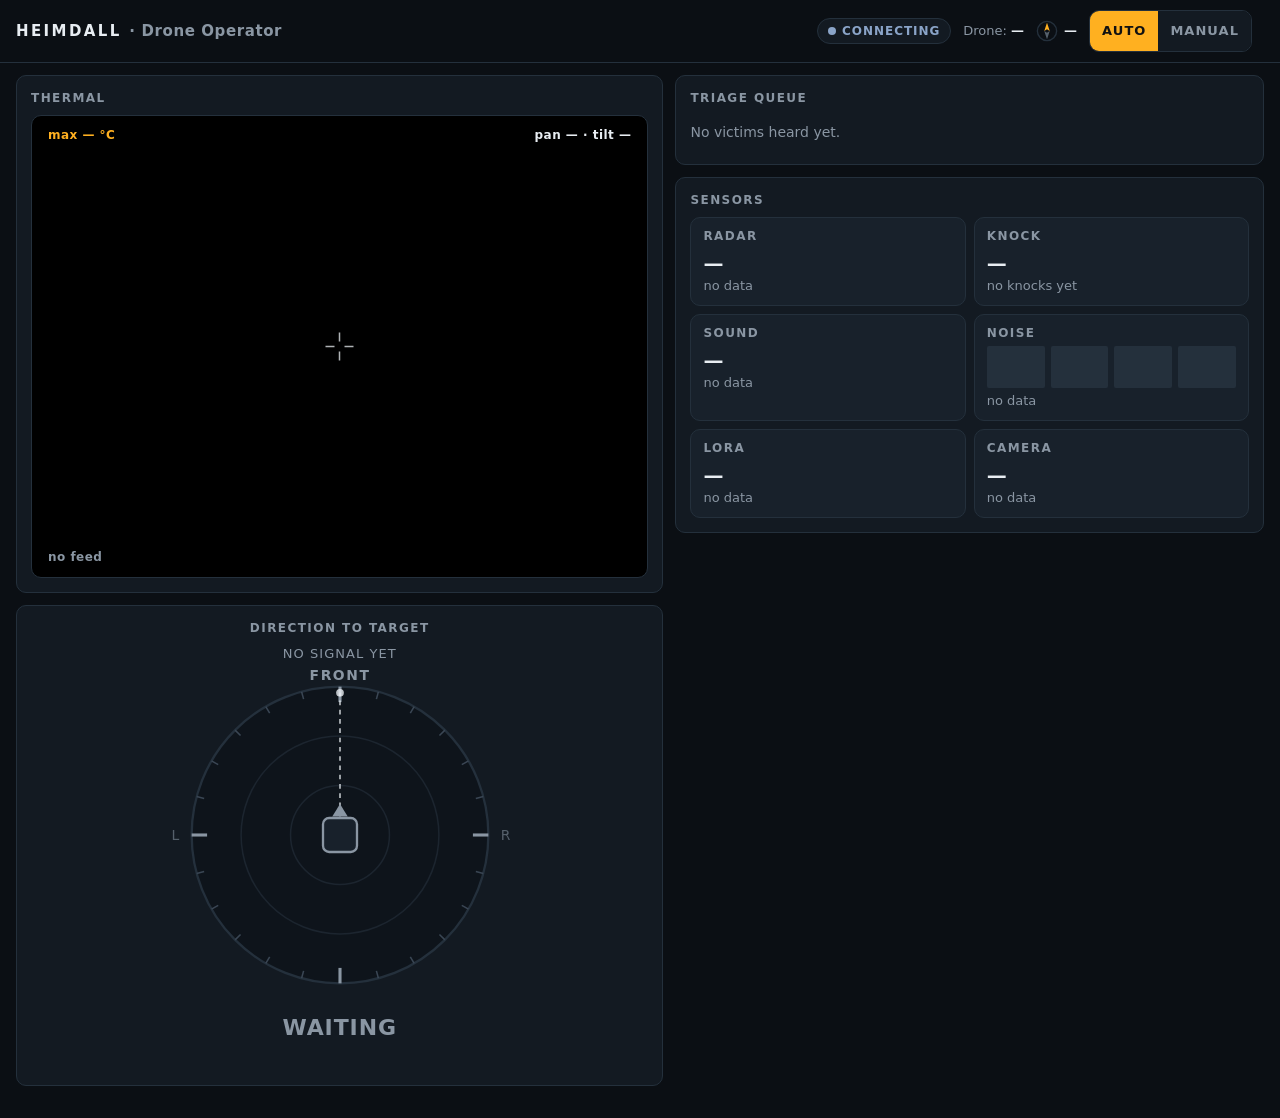
==== web/operator.html @ 30655db0 "G1: phone web app screens (role picker, operator, victim) with mock data Co-Authored-By: Claude Opus" ====
<!doctype html>
<html lang="en">
<head>
  <meta charset="utf-8">
  <meta name="viewport" content="width=device-width, initial-scale=1, viewport-fit=cover">
  <meta name="theme-color" content="#0b0f14">
  <title>HEIMDALL · Drone Operator</title>
  <link rel="icon" href="data:,">
  <link rel="stylesheet" href="css/heimdall.css">
</head>
<body>
  <header class="op-top">
    <div class="op-title">HEIMDALL <span>· Drone Operator</span></div>
    <span class="pill connecting" id="conn">connecting</span>
    <span class="topchip" id="drone">Drone: <b>—</b></span>
    <span class="topchip compass" id="compass" title="Station heading">
      <svg viewBox="-12 -12 24 24" aria-hidden="true">
        <circle r="10.5" fill="none" stroke="#24303c" stroke-width="1.5"/>
        <g id="compass-needle"><path d="M0 -9 L3 0 L0 -2 L-3 0 Z" fill="#ffb020"/><path d="M0 9 L3 0 L0 2 L-3 0 Z" fill="#55606b"/></g>
      </svg>
      <b id="compass-text" class="num">—</b>
    </span>
    <div class="mode-toggle" role="group" aria-label="Camera mode">
      <button type="button" id="mode-auto" class="on" aria-pressed="true">AUTO</button>
      <button type="button" id="mode-manual" aria-pressed="false">MANUAL</button>
    </div>
    <span class="health" id="health" aria-label="Station modules"></span>
  </header>

  <main class="op-main">
    <div class="op-col">
      <section class="panel" aria-label="Thermal view">
        <p class="label">Thermal</p>
        <div class="thermal-wrap" id="thermal-wrap">
          <canvas id="thermal-mock"></canvas>
          <img id="thermal-img" alt="Thermal camera" class="hidden">
          <canvas id="thermal-overlay"></canvas>
          <span class="thermal-tag tl" id="thermal-max">max — °C</span>
          <span class="thermal-tag tr" id="thermal-pt">pan — · tilt —</span>
          <span class="thermal-tag bl" id="thermal-src">no feed</span>
        </div>
      </section>

      <section class="panel dial-panel" aria-label="Direction">
        <p class="label">Direction to target</p>
        <div class="target-name" id="target-name">No signal yet</div>
        <svg class="dial" id="dial" viewBox="-110 -110 220 220" role="img" aria-label="Direction dial">
          <circle r="96" fill="#0e141b" stroke="#24303c" stroke-width="1.5"/>
          <circle r="64" fill="none" stroke="#1c252f" stroke-width="1"/>
          <circle r="32" fill="none" stroke="#1c252f" stroke-width="1"/>
          <g id="dial-ticks"></g>
          <text x="0" y="-100" text-anchor="middle" fill="#8a96a3" font-size="9" font-weight="700" letter-spacing="1">FRONT</text>
          <text x="104" y="3" text-anchor="start" fill="#55606b" font-size="9">R</text>
          <text x="-104" y="3" text-anchor="end" fill="#55606b" font-size="9">L</text>
          <g id="dial-hist"></g>
          <g id="dial-cam"><line x1="0" y1="0" x2="0" y2="-92" stroke="#e8edf2" stroke-width="1.2" stroke-dasharray="3 3" opacity="0.7"/><circle cx="0" cy="-92" r="2.5" fill="#e8edf2" opacity="0.8"/></g>
          <g id="dial-arrow" opacity="0">
            <line x1="0" y1="-12" x2="0" y2="-70" stroke="#ffb020" stroke-width="9" stroke-linecap="round"/>
            <path d="M0 -94 L13 -68 L-13 -68 Z" fill="#ffb020"/>
          </g>
          <!-- station seen from above, front arrow at top -->
          <rect x="-11" y="-11" width="22" height="22" rx="4" fill="#18212b" stroke="#8a96a3" stroke-width="1.5"/>
          <path d="M0 -20 L5 -12 L-5 -12 Z" fill="#8a96a3"/>
        </svg>
        <div class="instr idle" id="instr">WAITING</div>
        <div class="instr-sub" id="instr-sub">&nbsp;</div>
        <div class="instr-note" id="instr-note"></div>
      </section>
    </div>

    <div class="op-col">
      <section class="panel" aria-label="Triage queue">
        <p class="label">Triage queue <span class="count" id="queue-count"></span></p>
        <div class="queue" id="queue"><div class="queue-empty">No victims heard yet.</div></div>
      </section>

      <section class="panel" aria-label="Sensors">
        <p class="label">Sensors</p>
        <div class="sensors">
          <div class="scard"><p class="label">Radar</p><div class="sbig" id="radar-pres">—</div><div class="sline" id="radar-line">no data</div></div>
          <div class="scard"><p class="label">Knock</p><div class="sbig" id="knock-big">—</div><div class="sline" id="knock-line">no knocks yet</div></div>
          <div class="scard"><p class="label">Sound</p><div class="sbig" id="sound-big">—</div><div class="sline" id="sound-line">no data</div></div>
          <div class="scard"><p class="label">Noise</p>
            <div class="noisebars" id="noise-bars"><div><i></i></div><div><i></i></div><div><i></i></div><div><i></i></div></div>
            <div class="sline" id="noise-line">no data</div>
          </div>
          <div class="scard"><p class="label">LoRa</p><div class="sbig" id="lora-big">—</div><div class="sline" id="lora-line">no data</div></div>
          <div class="scard"><p class="label">Camera</p><div class="sbig" id="cam-big">—</div><div class="sline" id="cam-line">no data</div></div>
        </div>
      </section>

      <section class="panel aim hidden" id="aim" aria-label="Manual aim">
        <p class="label">Manual aim</p>
        <div class="row"><label for="aim-pan">Pan</label><input type="range" id="aim-pan" min="-90" max="90" step="1" value="0"><output id="aim-pan-v" class="num">0°</output></div>
        <div class="row"><label for="aim-tilt">Tilt</label><input type="range" id="aim-tilt" min="-30" max="60" step="1" value="0"><output id="aim-tilt-v" class="num">0°</output></div>
        <button type="button" class="btn" id="aim-center">Center</button>
      </section>
    </div>
  </main>

  <script src="js/ui-operator.js"></script>
  <script>
    const MOCK = new URLSearchParams(location.search).has('mock') || location.protocol === 'file:';
    const files = MOCK ? ['js/mock.js'] : ['js/operator-live.js'];
    for (const f of files) { const s = document.createElement('script'); s.src = f; s.async = false; document.body.appendChild(s); }
  </script>
</body>
</html>
---- web/css/heimdall.css ----
/* HEIMDALL — shared styles. Dark, night-ops theme. No web fonts, no external assets. */
:root {
  --bg: #0b0f14;
  --panel: #131a22;
  --panel-2: #18212b;
  --line: #24303c;
  --text: #e8edf2;
  --muted: #8a96a3;
  --accent: #ffb020;
  --critical: #ff4d4d;
  --injured: #ff8a3d;
  --noresp: #8aa4c8;
  --ok: #39d98a;
  --relayed: #a78bfa;
  --off: #55606b;
  --radius: 10px;
  --tap: 48px;
}

* { box-sizing: border-box; }
html, body { margin: 0; padding: 0; }
body {
  background: var(--bg);
  color: var(--text);
  font-family: system-ui, -apple-system, "Segoe UI", Roboto, sans-serif;
  font-size: 16px;
  line-height: 1.4;
  -webkit-font-smoothing: antialiased;
  -webkit-tap-highlight-color: transparent;
  min-height: 100vh;
  overflow-x: hidden;
}
.num, .tabular { font-variant-numeric: tabular-nums; }
button, input, select { font: inherit; color: inherit; }
button { cursor: pointer; }
a { color: var(--accent); }
.muted { color: var(--muted); }
.hidden { display: none !important; }
:focus-visible { outline: 2px solid var(--accent); outline-offset: 2px; }

.panel {
  background: var(--panel);
  border: 1px solid var(--line);
  border-radius: var(--radius);
  padding: 14px;
}
.label {
  font-size: 12px;
  letter-spacing: 0.12em;
  text-transform: uppercase;
  color: var(--muted);
  margin: 0 0 8px;
  font-weight: 600;
}
.btn {
  min-height: var(--tap);
  min-width: var(--tap);
  padding: 0 18px;
  border-radius: var(--radius);
  border: 1px solid var(--line);
  background: var(--panel-2);
  font-weight: 600;
  letter-spacing: 0.02em;
}
.btn:active { transform: translateY(1px); }
.btn.on { background: var(--accent); color: #111; border-color: var(--accent); }

/* ---------- Role picker ---------- */
.picker {
  max-width: 460px;
  margin: 0 auto;
  padding: 48px 16px 32px;
  min-height: 100vh;
  display: flex;
  flex-direction: column;
  align-items: center;
  text-align: center;
}
.picker .mark { width: 112px; height: 112px; margin-bottom: 20px; }
.wordmark {
  font-size: 40px;
  font-weight: 800;
  letter-spacing: 0.28em;
  margin: 0;
  padding-left: 0.28em; /* optically center tracked text */
}
.tagline { color: var(--muted); margin: 8px 0 40px; font-size: 16px; }
.role-btn {
  display: flex;
  align-items: center;
  gap: 16px;
  width: 100%;
  min-height: 84px;
  padding: 16px 20px;
  margin-bottom: 14px;
  border-radius: 14px;
  border: 1px solid var(--line);
  background: var(--panel);
  text-decoration: none;
  color: var(--text);
  text-align: left;
}
.role-btn:active { transform: translateY(1px); }
.role-btn svg { flex: 0 0 auto; }
.role-btn strong { display: block; font-size: 20px; }
.role-btn span { color: var(--muted); font-size: 14px; }
.role-btn.help { border-color: var(--critical); background: #2a1215; }
.role-btn.help strong { color: #ff8080; }
.role-btn.op { border-color: #4a3a14; }
.role-btn.op strong { color: var(--accent); }
.coming { margin-top: 10px; color: var(--muted); font-size: 14px; text-decoration: none; padding: 14px; }
.warn {
  margin-top: 24px;
  padding: 10px 14px;
  border-radius: var(--radius);
  border: 1px solid #5a4313;
  background: #241b08;
  color: var(--accent);
  font-size: 14px;
}
.foot { margin-top: auto; padding-top: 32px; font-size: 12px; color: var(--off); letter-spacing: 0.1em; }

/* ---------- Status chips ---------- */
.chip {
  display: inline-flex;
  align-items: center;
  gap: 6px;
  padding: 3px 10px;
  border-radius: 999px;
  font-size: 12px;
  font-weight: 700;
  letter-spacing: 0.06em;
  text-transform: uppercase;
  border: 1px solid currentColor;
  white-space: nowrap;
}
.s-critical { color: var(--critical); }
.s-injured { color: var(--injured); }
.s-no_response { color: var(--noresp); }
.s-ok { color: var(--ok); }
.relay { color: var(--relayed); }

/* ---------- Operator ---------- */
.op-top {
  position: sticky;
  top: 0;
  z-index: 10;
  background: var(--bg);
  border-bottom: 1px solid var(--line);
  padding: 10px 16px;
  display: flex;
  flex-wrap: wrap;
  align-items: center;
  gap: 8px 12px;
}
.op-title { font-weight: 800; letter-spacing: 0.16em; font-size: 15px; margin-right: auto; }
.op-title span { color: var(--muted); font-weight: 600; letter-spacing: 0.04em; }
.pill {
  display: inline-flex; align-items: center; gap: 6px;
  padding: 4px 10px; border-radius: 999px; font-size: 12px; font-weight: 700;
  letter-spacing: 0.08em; text-transform: uppercase; border: 1px solid var(--line);
  background: var(--panel);
}
.pill::before { content: ""; width: 8px; height: 8px; border-radius: 50%; background: currentColor; }
.pill.live { color: var(--ok); }
.pill.mock { color: var(--accent); }
.pill.lost { color: var(--critical); animation: blink 1s steps(2) infinite; }
.pill.connecting { color: var(--noresp); }
.topchip { font-size: 13px; color: var(--muted); white-space: nowrap; }
.topchip b { color: var(--text); font-weight: 600; }
.compass { display: inline-flex; align-items: center; gap: 6px; }
.compass svg { width: 22px; height: 22px; }
.mode-toggle { display: inline-flex; border: 1px solid var(--line); border-radius: var(--radius); overflow: hidden; }
.mode-toggle button {
  min-height: 40px; min-width: 64px; padding: 0 12px; border: 0; background: var(--panel);
  font-size: 13px; font-weight: 700; letter-spacing: 0.08em; color: var(--muted);
}
.mode-toggle button.on { background: var(--accent); color: #111; }
.health { display: inline-flex; gap: 8px; align-items: center; }
.hdot { display: inline-flex; align-items: center; gap: 4px; font-size: 11px; color: var(--muted); text-transform: uppercase; letter-spacing: 0.06em; }
.hdot i { width: 9px; height: 9px; border-radius: 50%; background: var(--off); display: inline-block; }
.hdot.ok i { background: var(--ok); }
.hdot.error i { background: var(--critical); box-shadow: 0 0 6px var(--critical); }

.op-main {
  padding: 12px 16px 32px;
  display: grid;
  gap: 12px;
  grid-template-columns: minmax(0, 1fr);
  max-width: 1400px;
  margin: 0 auto;
}
.op-col { display: grid; gap: 12px; align-content: start; min-width: 0; }
@media (min-width: 900px) {
  .op-main { grid-template-columns: minmax(0, 1.1fr) minmax(0, 1fr); }
}

.thermal-wrap {
  position: relative;
  width: 100%;
  aspect-ratio: 4 / 3;
  background: #000;
  border-radius: var(--radius);
  overflow: hidden;
  border: 1px solid var(--line);
}
.thermal-wrap > canvas, .thermal-wrap > img {
  /* fill (not cover) so normalized hotspot boxes line up with the image */
  position: absolute; inset: 0; width: 100%; height: 100%; object-fit: fill; display: block;
}
.thermal-tag {
  position: absolute; padding: 3px 8px; font-size: 12px; font-weight: 700;
  background: rgba(0, 0, 0, 0.6); border-radius: 6px; letter-spacing: 0.04em;
  font-variant-numeric: tabular-nums;
}
.thermal-tag.tl { top: 8px; left: 8px; color: var(--accent); }
.thermal-tag.tr { top: 8px; right: 8px; }
.thermal-tag.bl { bottom: 8px; left: 8px; color: var(--muted); }

.dial-panel { text-align: center; }
.dial { width: 100%; max-width: 340px; aspect-ratio: 1; margin: 0 auto; display: block; }
.instr {
  font-size: clamp(30px, 9vw, 44px);
  font-weight: 800;
  letter-spacing: 0.04em;
  margin: 8px 0 2px;
  color: var(--accent);
  font-variant-numeric: tabular-nums;
}
.instr.idle { color: var(--muted); font-size: 22px; }
.instr-sub { color: var(--muted); font-size: 14px; font-variant-numeric: tabular-nums; }
.instr-note { font-size: 13px; margin-top: 6px; }
.instr-note.relay { color: var(--relayed); }
.target-name { font-size: 13px; color: var(--muted); letter-spacing: 0.08em; text-transform: uppercase; margin-bottom: 2px; }
.target-name b { color: var(--text); }

.queue { display: grid; gap: 8px; }
.queue-empty { color: var(--muted); font-size: 14px; padding: 8px 0; }
.vcard {
  display: block; width: 100%; text-align: left;
  background: var(--panel-2); border: 1px solid var(--line); border-radius: var(--radius);
  padding: 12px; min-height: var(--tap); border-left-width: 4px;
}
.vcard.sel { outline: 2px solid var(--accent); outline-offset: -1px; }
.vcard.bl-critical { border-left-color: var(--critical); }
.vcard.bl-injured { border-left-color: var(--injured); }
.vcard.bl-no_response { border-left-color: var(--noresp); }
.vcard.bl-ok { border-left-color: var(--ok); }
.vcard.stopped { border-color: var(--critical); animation: pulse 1.2s ease-in-out infinite; }
.vrow { display: flex; align-items: center; gap: 8px; flex-wrap: wrap; }
.vrow + .vrow { margin-top: 6px; }
.vid { font-size: 20px; font-weight: 800; letter-spacing: 0.08em; font-variant-numeric: tabular-nums; }
.vbear { margin-left: auto; font-size: 18px; font-weight: 700; font-variant-numeric: tabular-nums; }
.vmeta { font-size: 13px; color: var(--muted); font-variant-numeric: tabular-nums; }
.vmeta b { color: var(--text); font-weight: 600; }
.badge {
  font-size: 11px; font-weight: 700; letter-spacing: 0.08em; text-transform: uppercase;
  padding: 2px 8px; border-radius: 4px; background: #222b35; color: var(--text);
}
.badge.relay { background: #2a2140; color: var(--relayed); }
.badge.knock { background: #3a2b0d; color: var(--accent); }
.badge.stop { background: var(--critical); color: #fff; }
.battery { display: inline-flex; gap: 2px; align-items: center; }
.battery i { width: 5px; height: 11px; border-radius: 1px; background: #2c3742; display: inline-block; }
.battery i.f { background: var(--ok); }
.battery.low i.f { background: var(--critical); }
.moveicon { display: inline-flex; align-items: center; gap: 4px; }

.sensors { display: grid; grid-template-columns: repeat(2, minmax(0, 1fr)); gap: 8px; }
.scard { background: var(--panel-2); border: 1px solid var(--line); border-radius: var(--radius); padding: 10px 12px; min-width: 0; }
.scard .label { margin-bottom: 4px; }
.sbig { font-size: 20px; font-weight: 700; font-variant-numeric: tabular-nums; }
.sline { font-size: 13px; color: var(--muted); font-variant-numeric: tabular-nums; overflow-wrap: anywhere; }
.sline b { color: var(--text); font-weight: 600; }
.noisebars { display: flex; gap: 6px; align-items: flex-end; height: 42px; margin: 4px 0; }
.noisebars div { flex: 1; background: #24303c; border-radius: 2px; position: relative; height: 100%; }
.noisebars div i { position: absolute; left: 0; right: 0; bottom: 0; background: var(--noresp); border-radius: 2px; transition: height 0.3s; }
.quiet-badge { display: inline-block; margin-top: 2px; }

.aim .row { display: flex; align-items: center; gap: 12px; margin: 8px 0; }
.aim .row label { width: 44px; color: var(--muted); font-size: 13px; text-transform: uppercase; letter-spacing: 0.08em; }
.aim .row output { width: 56px; text-align: right; font-variant-numeric: tabular-nums; font-weight: 700; }
input[type="range"] { flex: 1; height: var(--tap); accent-color: var(--accent); }

.toast {
  position: fixed; left: 50%; bottom: 20px; transform: translateX(-50%) translateY(20px);
  background: var(--panel); border: 1px solid var(--accent); color: var(--text);
  padding: 10px 16px; border-radius: var(--radius); font-size: 14px; opacity: 0;
  transition: opacity 0.2s, transform 0.2s; pointer-events: none; z-index: 50; max-width: calc(100vw - 32px);
}
.toast.show { opacity: 1; transform: translateX(-50%) translateY(0); }

/* ---------- Victim ---------- */
.vic { max-width: 520px; margin: 0 auto; padding: 16px 16px 48px; }
.vic-head { display: flex; justify-content: space-between; align-items: baseline; gap: 12px; flex-wrap: wrap; }
.vic-head .brand { font-weight: 800; letter-spacing: 0.24em; font-size: 18px; }
.vic-head .myid { color: var(--muted); font-size: 15px; }
.vic-head .myid b { color: var(--text); font-size: 22px; letter-spacing: 0.1em; font-variant-numeric: tabular-nums; }

.sos-wrap { position: relative; width: 70vw; max-width: 340px; aspect-ratio: 1; margin: 44px auto 34px; }
.sos {
  position: absolute; inset: 0; border-radius: 50%; border: 0;
  background: radial-gradient(circle at 50% 40%, #ff5a5a, #c81e1e 70%);
  color: #fff; font-size: clamp(28px, 9vw, 40px); font-weight: 900; letter-spacing: 0.06em;
  box-shadow: 0 0 0 6px #3a1214, 0 10px 40px rgba(255, 60, 60, 0.25);
  z-index: 2; line-height: 1.1; padding: 12px;
}
.sos small { display: block; font-size: 0.42em; font-weight: 600; letter-spacing: 0.04em; margin-top: 6px; opacity: 0.9; }
.sos:active { transform: scale(0.98); }
.ring {
  position: absolute; inset: 0; border-radius: 50%; border: 3px solid var(--critical);
  opacity: 0; z-index: 1; pointer-events: none;
}
.sos-wrap.active .ring { animation: ring 2.4s ease-out infinite; }
.sos-wrap.active .ring:nth-child(2) { animation-delay: 0.8s; }
.sos-wrap.active .ring:nth-child(3) { animation-delay: 1.6s; }
.beacon-line { text-align: center; font-size: 17px; min-height: 26px; font-variant-numeric: tabular-nums; }
.beacon-line b { color: var(--accent); }
.beacon-idle { text-align: center; color: var(--muted); font-size: 15px; }

.vsec { margin-top: 18px; }
.vsec h2 { font-size: 20px; margin: 0 0 10px; }
.status-row { display: grid; grid-template-columns: repeat(3, 1fr); gap: 8px; }
.stbtn {
  min-height: 64px; border-radius: 12px; border: 2px solid var(--line); background: var(--panel);
  font-size: 19px; font-weight: 800; letter-spacing: 0.02em;
}
.stbtn[data-s="ok"].on { background: var(--ok); border-color: var(--ok); color: #062214; }
.stbtn[data-s="injured"].on { background: var(--injured); border-color: var(--injured); color: #2a1000; }
.stbtn[data-s="critical"].on { background: var(--critical); border-color: var(--critical); color: #fff; }
.stepper { display: flex; align-items: center; gap: 10px; }
.stepper .btn { min-width: 64px; min-height: 64px; font-size: 28px; padding: 0; }
.stepper .val { flex: 1; text-align: center; font-size: 34px; font-weight: 800; font-variant-numeric: tabular-nums; }
.stepper .btn.unk { font-size: 15px; min-width: 92px; padding: 0 10px; }
.note { font-size: 13px; color: var(--muted); margin: 8px 0 0; }

.meter { height: 10px; background: #1d2630; border-radius: 5px; overflow: hidden; }
.meter i { display: block; height: 100%; width: 0; background: var(--noresp); transition: width 0.12s linear; }

details.fold { margin-top: 14px; background: var(--panel); border: 1px solid var(--line); border-radius: var(--radius); }
details.fold > summary {
  min-height: var(--tap); display: flex; align-items: center; padding: 0 14px; font-weight: 700;
  cursor: pointer; list-style: none; gap: 8px;
}
details.fold > summary::-webkit-details-marker { display: none; }
details.fold > summary::after { content: "+"; margin-left: auto; color: var(--muted); font-size: 22px; }
details.fold[open] > summary::after { content: "\2212"; }
details.fold .fold-body { padding: 0 14px 14px; }
.count { color: var(--muted); font-weight: 600; font-variant-numeric: tabular-nums; }
.toggle-row { display: flex; align-items: center; justify-content: space-between; gap: 12px; min-height: 56px; border-top: 1px solid var(--line); }
.toggle-row:first-child { border-top: 0; }
.toggle-row span small { display: block; color: var(--muted); font-size: 13px; }
.switch { position: relative; width: 56px; height: 32px; flex: 0 0 auto; }
.switch input { opacity: 0; width: 100%; height: 100%; margin: 0; position: absolute; cursor: pointer; z-index: 1; }
.switch i { position: absolute; inset: 0; border-radius: 16px; background: #2c3742; transition: background 0.15s; }
.switch i::after { content: ""; position: absolute; top: 3px; left: 3px; width: 26px; height: 26px; border-radius: 50%; background: #fff; transition: transform 0.15s; }
.switch input:checked + i { background: var(--ok); }
.switch input:checked + i::after { transform: translateX(24px); }
.id-edit { display: flex; gap: 8px; }
.id-edit input {
  width: 110px; min-height: var(--tap); padding: 0 12px; border-radius: var(--radius); border: 1px solid var(--line);
  background: var(--bg); font-size: 20px; letter-spacing: 0.1em; text-transform: uppercase; font-variant-numeric: tabular-nums;
}
.log { list-style: none; margin: 0; padding: 0; max-height: 300px; overflow-y: auto; }
.log li { display: flex; gap: 10px; padding: 8px 0; border-top: 1px solid var(--line); font-size: 15px; }
.log li:first-child { border-top: 0; }
.log time { color: var(--muted); font-variant-numeric: tabular-nums; flex: 0 0 auto; }
.log .relay { font-weight: 600; }
.log-empty { color: var(--muted); font-size: 14px; }

.knock-banner {
  position: fixed; top: 0; left: 0; right: 0; z-index: 40;
  background: var(--accent); color: #111; padding: 22px 16px;
  font-size: clamp(22px, 6vw, 30px); font-weight: 800; text-align: center; line-height: 1.2;
  box-shadow: 0 6px 30px rgba(0, 0, 0, 0.6); animation: flash 1s ease-in-out infinite alternate;
}
.knock-banner small { display: block; font-size: 0.6em; font-weight: 600; margin-top: 4px; }
.overlay {
  position: fixed; inset: 0; z-index: 60; background: #2a0709;
  display: flex; flex-direction: column; align-items: center; justify-content: center;
  padding: 24px 16px; text-align: center; gap: 16px;
}
.overlay h2 { font-size: clamp(26px, 7vw, 38px); margin: 0; }
.overlay .big { font-size: clamp(90px, 30vw, 160px); font-weight: 900; line-height: 1; color: var(--critical); font-variant-numeric: tabular-nums; }
.overlay .btn { min-height: 80px; width: 100%; max-width: 360px; font-size: 28px; background: #fff; color: #111; border: 0; border-radius: 16px; }
.err {
  margin-top: 12px; padding: 12px 14px; border-radius: var(--radius); background: #2a1215;
  border: 1px solid var(--critical); color: #ffb3b3; font-size: 15px;
}

@keyframes ring { 0% { transform: scale(1); opacity: 0.8; } 100% { transform: scale(1.32); opacity: 0; } }
@keyframes pulse { 0%, 100% { box-shadow: 0 0 0 0 rgba(255, 77, 77, 0.0); } 50% { box-shadow: 0 0 0 4px rgba(255, 77, 77, 0.55); } }
@keyframes blink { 50% { opacity: 0.4; } }
@keyframes flash { from { filter: brightness(1); } to { filter: brightness(1.15); } }
@media (prefers-reduced-motion: reduce) {
  *, *::before, *::after { animation-duration: 0.01ms !important; animation-iteration-count: 1 !important; transition: none !important; }
}
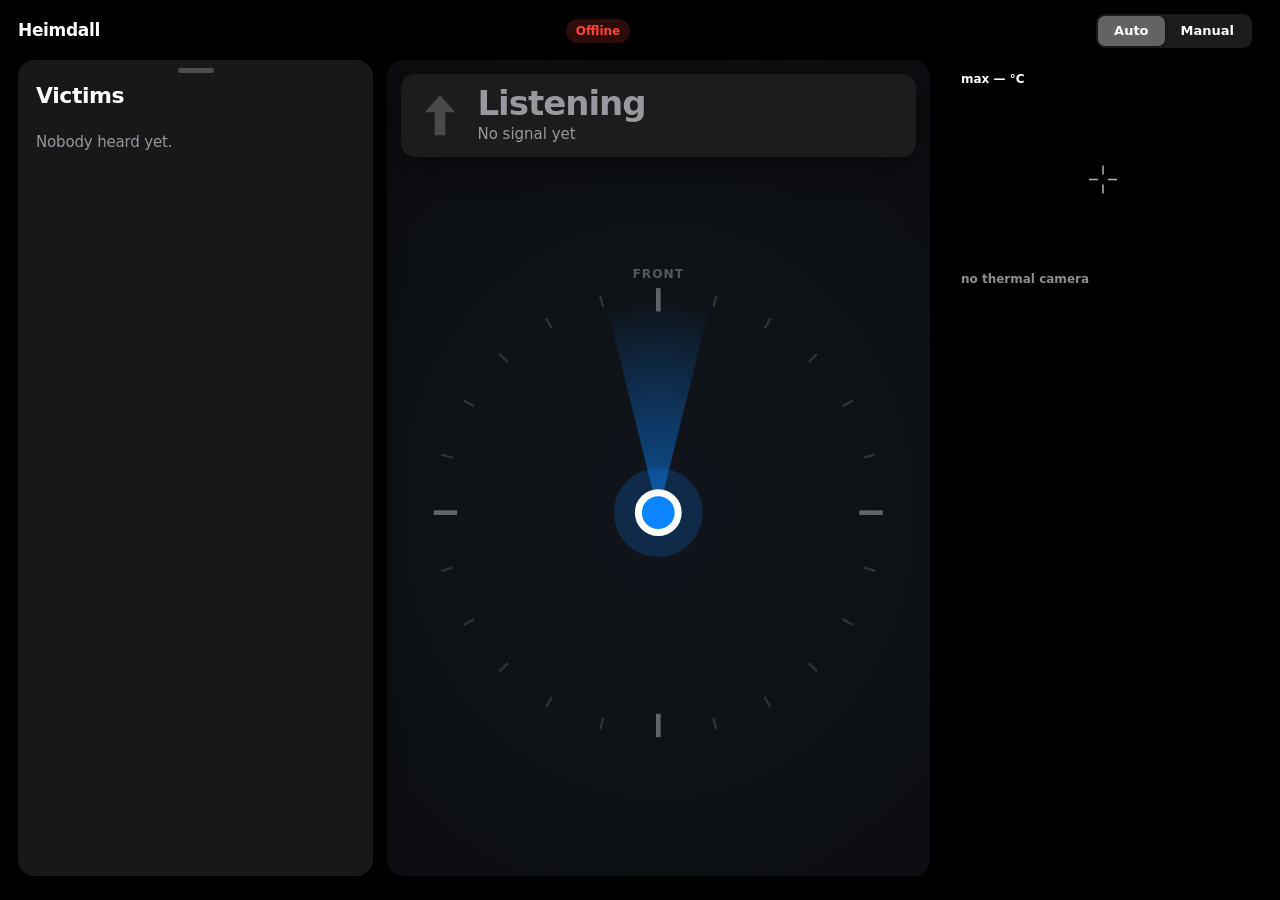
==== commit 70751f33: "ui: Maps look; the arrow follows the most urgent victim like the head; stage layout; panels appear w" ====
--- a/web/operator.html
+++ b/web/operator.html
@@ -3,17 +3,18 @@
 <head>
   <meta charset="utf-8">
   <meta name="viewport" content="width=device-width, initial-scale=1, viewport-fit=cover">
-  <meta name="theme-color" content="#0b0f14">
+  <meta name="theme-color" content="#000000">
   <title>HEIMDALL · Drone Operator</title>
   <link rel="icon" href="data:,">
   <link rel="stylesheet" href="css/heimdall.css">
+  <link rel="stylesheet" href="css/maps.css">
 </head>
 <body>
   <header class="op-top">
-    <div class="op-title">HEIMDALL <span>· Drone Operator</span></div>
+    <div class="op-title">Heimdall</div>
     <span class="pill connecting" id="conn">connecting</span>
-    <span class="topchip" id="drone">Drone: <b>—</b></span>
-    <span class="topchip compass" id="compass" title="Station heading">
+    <span class="topchip hidden" id="drone">Drone: <b>—</b></span>
+    <span class="topchip compass hidden" id="compass" title="Station heading">
       <svg viewBox="-12 -12 24 24" aria-hidden="true">
         <circle r="10.5" fill="none" stroke="#24303c" stroke-width="1.5"/>
         <g id="compass-needle"><path d="M0 -9 L3 0 L0 -2 L-3 0 Z" fill="#ffb020"/><path d="M0 9 L3 0 L0 2 L-3 0 Z" fill="#55606b"/></g>
@@ -21,8 +22,8 @@
       <b id="compass-text" class="num">—</b>
     </span>
     <div class="mode-toggle" role="group" aria-label="Camera mode">
-      <button type="button" id="mode-auto" class="on" aria-pressed="true">AUTO</button>
-      <button type="button" id="mode-manual" aria-pressed="false">MANUAL</button>
+      <button type="button" id="mode-auto" class="on" aria-pressed="true">Auto</button>
+      <button type="button" id="mode-manual" aria-pressed="false">Manual</button>
     </div>
     <span class="health" id="health" aria-label="Station modules"></span>
   </header>
@@ -42,50 +43,61 @@
       </section>
 
       <section class="panel dial-panel" aria-label="Direction">
-        <p class="label">Direction to target</p>
-        <div class="target-name" id="target-name">No signal yet</div>
+        <div class="navbar idle" id="navbar" aria-live="polite">
+          <svg class="mnv" id="mnv" viewBox="-12 -12 24 24" aria-hidden="true"><path d="M0 -10.5 L7.8 -1.5 L2.7 -1.5 L2.7 10.5 L-2.7 10.5 L-2.7 -1.5 L-7.8 -1.5 Z"/></svg>
+          <div class="navtext">
+            <div class="instr idle" id="instr">Waiting</div>
+            <div class="target-name" id="target-name">No signal yet</div>
+          </div>
+        </div>
+        <div class="instr-note" id="instr-note"></div>
+        <div class="instr-sub" id="instr-sub"></div>
+        <!-- the station from above, like "you are here" on a map: front is up, the blue cone is the camera -->
         <svg class="dial" id="dial" viewBox="-110 -110 220 220" role="img" aria-label="Direction dial">
-          <circle r="96" fill="#0e141b" stroke="#24303c" stroke-width="1.5"/>
-          <circle r="64" fill="none" stroke="#1c252f" stroke-width="1"/>
-          <circle r="32" fill="none" stroke="#1c252f" stroke-width="1"/>
+          <defs>
+            <radialGradient id="cone-grad" cx="0" cy="0" r="92" gradientUnits="userSpaceOnUse">
+              <stop offset="0" stop-color="#0a84ff" stop-opacity="0.55"/>
+              <stop offset="1" stop-color="#0a84ff" stop-opacity="0"/>
+            </radialGradient>
+          </defs>
+          <circle r="96" class="ring r0"/>
+          <circle r="64" class="ring"/>
+          <circle r="32" class="ring"/>
           <g id="dial-ticks"></g>
-          <text x="0" y="-100" text-anchor="middle" fill="#8a96a3" font-size="9" font-weight="700" letter-spacing="1">FRONT</text>
-          <text x="104" y="3" text-anchor="start" fill="#55606b" font-size="9">R</text>
-          <text x="-104" y="3" text-anchor="end" fill="#55606b" font-size="9">L</text>
+          <text x="0" y="-100.5" class="front">FRONT</text>
+          <g id="dial-cam"><path class="cone" d="M0 0 L-22.3 -89.3 A 92 92 0 0 1 22.3 -89.3 Z"/></g>
           <g id="dial-hist"></g>
-          <g id="dial-cam"><line x1="0" y1="0" x2="0" y2="-92" stroke="#e8edf2" stroke-width="1.2" stroke-dasharray="3 3" opacity="0.7"/><circle cx="0" cy="-92" r="2.5" fill="#e8edf2" opacity="0.8"/></g>
           <g id="dial-arrow" opacity="0">
-            <line x1="0" y1="-12" x2="0" y2="-70" stroke="#ffb020" stroke-width="9" stroke-linecap="round"/>
-            <path d="M0 -94 L13 -68 L-13 -68 Z" fill="#ffb020"/>
+            <line class="route-casing" x1="0" y1="-14" x2="0" y2="-72"/>
+            <line class="route" x1="0" y1="-14" x2="0" y2="-72"/>
+            <circle class="pin" cx="0" cy="-81" r="9.5"/>
+            <circle class="pin-dot" cx="0" cy="-81" r="3.3"/>
           </g>
-          <!-- station seen from above, front arrow at top -->
-          <rect x="-11" y="-11" width="22" height="22" rx="4" fill="#18212b" stroke="#8a96a3" stroke-width="1.5"/>
-          <path d="M0 -20 L5 -12 L-5 -12 Z" fill="#8a96a3"/>
+          <circle class="puck-halo" r="19"/>
+          <circle class="puck" r="8.5"/>
         </svg>
-        <div class="instr idle" id="instr">WAITING</div>
-        <div class="instr-sub" id="instr-sub">&nbsp;</div>
-        <div class="instr-note" id="instr-note"></div>
       </section>
     </div>
 
     <div class="op-col">
       <section class="panel" aria-label="Triage queue">
-        <p class="label">Triage queue <span class="count" id="queue-count"></span></p>
+        <div class="grabber" aria-hidden="true"></div>
+        <p class="label sheet-title">Victims <span class="count" id="queue-count"></span></p>
         <div class="queue" id="queue"><div class="queue-empty">No victims heard yet.</div></div>
       </section>
 
-      <section class="panel" aria-label="Sensors">
+      <section class="panel hidden" id="sensors-panel" aria-label="Sensors">
         <p class="label">Sensors</p>
         <div class="sensors">
-          <div class="scard"><p class="label">Radar</p><div class="sbig" id="radar-pres">—</div><div class="sline" id="radar-line">no data</div></div>
-          <div class="scard"><p class="label">Knock</p><div class="sbig" id="knock-big">—</div><div class="sline" id="knock-line">no knocks yet</div></div>
-          <div class="scard"><p class="label">Sound</p><div class="sbig" id="sound-big">—</div><div class="sline" id="sound-line">no data</div></div>
-          <div class="scard"><p class="label">Noise</p>
+          <div class="scard hidden" id="sc-radar"><p class="label">Radar</p><div class="sbig" id="radar-pres">—</div><div class="sline" id="radar-line">no data</div></div>
+          <div class="scard hidden" id="sc-knock"><p class="label">Knock</p><div class="sbig" id="knock-big">—</div><div class="sline" id="knock-line">no knocks yet</div></div>
+          <div class="scard hidden" id="sc-sound"><p class="label">Sound</p><div class="sbig" id="sound-big">—</div><div class="sline" id="sound-line">no data</div></div>
+          <div class="scard hidden" id="sc-noise"><p class="label">Noise</p>
             <div class="noisebars" id="noise-bars"><div><i></i></div><div><i></i></div><div><i></i></div><div><i></i></div></div>
             <div class="sline" id="noise-line">no data</div>
           </div>
-          <div class="scard"><p class="label">LoRa</p><div class="sbig" id="lora-big">—</div><div class="sline" id="lora-line">no data</div></div>
-          <div class="scard"><p class="label">Camera</p><div class="sbig" id="cam-big">—</div><div class="sline" id="cam-line">no data</div></div>
+          <div class="scard hidden" id="sc-lora"><p class="label">LoRa</p><div class="sbig" id="lora-big">—</div><div class="sline" id="lora-line">no data</div></div>
+          <div class="scard hidden" id="sc-cam"><p class="label">Camera</p><div class="sbig" id="cam-big">—</div><div class="sline" id="cam-line">no data</div></div>
         </div>
       </section>
 
--- a/web/css/heimdall.css
+++ b/web/css/heimdall.css
@@ -176,7 +176,7 @@
   font-size: 13px; font-weight: 700; letter-spacing: 0.08em; color: var(--muted);
 }
 .mode-toggle button.on { background: var(--accent); color: #111; }
-.health { display: inline-flex; gap: 8px; align-items: center; }
+.health { display: inline-flex; flex-wrap: wrap; gap: 4px 8px; align-items: center; max-width: 100%; }
 .hdot { display: inline-flex; align-items: center; gap: 4px; font-size: 11px; color: var(--muted); text-transform: uppercase; letter-spacing: 0.06em; }
 .hdot i { width: 9px; height: 9px; border-radius: 50%; background: var(--off); display: inline-block; }
 .hdot.ok i { background: var(--ok); }
@@ -193,6 +193,23 @@
 .op-col { display: grid; gap: 12px; align-content: start; min-width: 0; }
 @media (min-width: 900px) {
   .op-main { grid-template-columns: minmax(0, 1.1fr) minmax(0, 1fr); }
+}
+/* Stage layout (laptop on the projector): thermal | direction | triage side by side, no scrolling at 1280x720. */
+@media (min-width: 1100px) {
+  .op-main {
+    grid-template-columns: minmax(0, 1fr) minmax(0, 1fr) minmax(0, 1.15fr);
+    grid-template-areas: "thermal dial queue" "sensors dial queue" "aim dial queue";
+    align-items: start;
+  }
+  .op-col { display: contents; }
+  .op-main > .op-col > section[aria-label="Thermal view"] { grid-area: thermal; }
+  .op-main > .op-col > .dial-panel { grid-area: dial; }
+  .op-main > .op-col > section[aria-label="Triage queue"] { grid-area: queue; }
+  .op-main > .op-col > #sensors-panel { grid-area: sensors; }
+  .op-main > .op-col > #aim { grid-area: aim; }
+  .op-main .sensors { grid-template-columns: repeat(3, minmax(0, 1fr)); }
+  .op-main .scard .sbig { font-size: 17px; white-space: nowrap; }
+  .op-main .instr { font-size: clamp(28px, 2.6vw, 44px); white-space: nowrap; }
 }
 
 .thermal-wrap {
@@ -260,6 +277,10 @@
 .badge.relay { background: #2a2140; color: var(--relayed); }
 .badge.knock { background: #3a2b0d; color: var(--accent); }
 .badge.stop { background: var(--critical); color: #fff; }
+.badge.unconf { background: transparent; color: var(--muted); border: 1px solid var(--line); }
+.vcard.unconf { opacity: 0.6; }
+.vcard.unconf.sel { opacity: 0.85; }
+.vmeta.nofix { color: var(--relayed); }
 .battery { display: inline-flex; gap: 2px; align-items: center; }
 .battery i { width: 5px; height: 11px; border-radius: 1px; background: #2c3742; display: inline-block; }
 .battery i.f { background: var(--ok); }
--- a/web/css/maps.css
+++ b/web/css/maps.css
@@ -0,0 +1,256 @@
+/* HEIMDALL "Maps" look: loaded after heimdall.css on the operator and victim pages.
+   Apple Maps dark mode: black map, floating translucent cards, system colors, few labels.
+   Remove this one <link> to get the old look back. */
+:root {
+  --m-bg: #000;
+  --m-map: #0b0d10;
+  --m-card: rgba(28, 28, 30, 0.86);
+  --m-card-solid: #1c1c1e;
+  --m-fill: rgba(118, 118, 128, 0.24);
+  --m-sep: rgba(84, 84, 88, 0.55);
+  --m-text: #fff;
+  --m-text-2: rgba(235, 235, 245, 0.6);
+  --m-text-3: rgba(235, 235, 245, 0.32);
+  --m-blue: #0a84ff;
+  --m-red: #ff453a;
+  --m-orange: #ff9f0a;
+  --m-yellow: #ffd60a;
+  --m-green: #30d158;
+  --m-purple: #bf5af2;
+  --m-gray: #8e8e93;
+  --m-radius: 16px;
+  --m-shadow: 0 10px 30px rgba(0, 0, 0, 0.45);
+  /* keep the old variables in step so untouched rules match */
+  --bg: #000; --panel: var(--m-card-solid); --panel-2: #2c2c2e; --line: var(--m-sep); --text: #fff;
+  --muted: var(--m-text-2); --accent: var(--m-blue); --critical: var(--m-red); --injured: var(--m-orange);
+  --noresp: #64d2ff; --ok: var(--m-green); --relayed: var(--m-purple); --off: #48484a;
+}
+body {
+  background: var(--m-bg);
+  font-family: -apple-system, BlinkMacSystemFont, "SF Pro Text", "SF Pro Display", Inter, "Helvetica Neue", system-ui, sans-serif;
+  letter-spacing: -0.01em;
+}
+.label { display: none; }            /* no small-caps section labels: the layout says what each card is */
+:focus-visible { outline-color: var(--m-blue); }
+
+/* ---------------------------------------------------------------- operator: top bar */
+.op-top {
+  background: transparent; border: 0; padding: 14px 18px 4px; gap: 10px;
+  position: relative; z-index: 2;
+}
+.op-title { font-size: 17px; font-weight: 600; letter-spacing: -0.02em; text-transform: none; }
+.op-title span { display: none; }
+.pill { border-radius: 999px; border: 0; padding: 4px 10px; font-size: 12px; font-weight: 600; letter-spacing: 0; text-transform: none;
+  background: var(--m-fill); color: var(--m-text-2); }
+.pill.live { display: none; }        /* connected is the normal state: say nothing */
+.pill.lost { background: rgba(255, 69, 58, 0.18); color: var(--m-red); }
+.pill.mock { background: rgba(255, 214, 10, 0.16); color: var(--m-yellow); }
+.pill::before { display: none; }
+.topchip { background: var(--m-fill); border: 0; border-radius: 999px; padding: 4px 10px; font-size: 13px; color: var(--m-text-2); }
+.topchip b { color: var(--m-text); font-weight: 600; }
+.mode-toggle { background: var(--m-fill); border: 0; border-radius: 9px; padding: 2px; gap: 0; margin-left: auto; }
+.mode-toggle button { border: 0; border-radius: 7px; min-height: 30px; padding: 0 16px; font-size: 13px; font-weight: 600;
+  letter-spacing: 0; text-transform: none; background: transparent; color: var(--m-text); }
+.mode-toggle button.on { background: #636366; color: #fff; box-shadow: 0 2px 6px rgba(0, 0, 0, 0.35); }
+.health { gap: 8px; }
+.hdot { font-size: 0; gap: 0; }      /* a healthy module is just a dot */
+.hdot i { width: 8px; height: 8px; }
+.hdot.ok i { background: var(--m-green); box-shadow: none; }
+.hdot.off i { background: #48484a; }
+.hdot.error { font-size: 12px; font-weight: 600; color: var(--m-red); gap: 5px; text-transform: none; letter-spacing: 0; }
+.hdot.error i { background: var(--m-red); }
+
+/* ---------------------------------------------------------------- operator: layout */
+.op-main { padding: 8px 18px 18px; gap: 14px; max-width: none; }
+.op-col { display: contents; }
+.op-main { grid-template-columns: minmax(0, 1fr); grid-template-areas: "dial" "queue" "thermal" "sensors" "aim"; }
+.op-main section[aria-label="Thermal view"] { grid-area: thermal; }
+.op-main .dial-panel { grid-area: dial; }
+.op-main section[aria-label="Triage queue"] { grid-area: queue; }
+.op-main #sensors-panel { grid-area: sensors; }
+.op-main #aim { grid-area: aim; }
+@media (min-width: 760px) and (max-width: 1099px) {
+  .op-main { grid-template-columns: minmax(0, 1.2fr) minmax(0, 1fr); align-items: start;
+    grid-template-areas: "dial queue" "dial thermal" "dial sensors" "aim aim"; }
+}
+@media (min-width: 1100px) {
+  body { height: 100vh; overflow: hidden; }
+  .op-main {
+    height: calc(100vh - 58px);
+    grid-template-columns: minmax(330px, 0.95fr) minmax(0, 1.45fr) minmax(280px, 0.85fr);
+    grid-template-rows: auto auto 1fr;
+    grid-template-areas: "queue dial thermal" "queue dial sensors" "queue dial aim";
+    align-items: start;
+  }
+  .op-main section[aria-label="Triage queue"] { align-self: stretch; overflow: auto; }
+  .op-main .dial-panel { align-self: stretch; }
+}
+
+.panel { background: var(--m-card); border: 0; border-radius: var(--m-radius); box-shadow: var(--m-shadow);
+  -webkit-backdrop-filter: blur(30px) saturate(180%); backdrop-filter: blur(30px) saturate(180%); }
+
+/* ---------------------------------------------------------------- operator: direction (the "map") */
+.dial-panel { background: radial-gradient(120% 90% at 50% 55%, #11151b 0%, var(--m-map) 70%); box-shadow: none;
+  display: flex; flex-direction: column; align-items: stretch; padding: 14px; position: relative; }
+.navbar { display: flex; align-items: center; gap: 14px; background: var(--m-card-solid); border-radius: 14px;
+  padding: 12px 16px; box-shadow: var(--m-shadow); }
+.mnv { width: 46px; height: 46px; flex: none; fill: #fff; transition: transform 0.6s cubic-bezier(.2,.8,.2,1); }
+.navbar.idle .mnv { opacity: 0.2; }
+.navtext { min-width: 0; }
+.instr { margin: 0; text-align: left; color: #fff; font-size: 34px; font-weight: 700; letter-spacing: -0.03em; line-height: 1.05;
+  white-space: nowrap; text-transform: none; }
+.instr.idle { color: var(--m-text-2); font-size: 24px; }
+.instr .ideg { font-variant-numeric: tabular-nums; }
+.instr .iword { font-size: 22px; font-weight: 600; color: var(--m-text-2); margin-left: 8px; letter-spacing: -0.01em; }
+.target-name { margin: 2px 0 0; text-align: left; font-size: 15px; color: var(--m-text-2); letter-spacing: 0; text-transform: none; }
+.target-name b { color: #fff; font-weight: 600; }
+.instr-sub { min-height: 0; margin: 8px 2px 0; text-align: left; font-size: 13px; color: var(--m-text-3); }
+.instr-sub:empty { display: none; }
+.instr-note { margin: 8px 0 0; align-self: flex-start; text-align: left; font-size: 12px; font-weight: 600; }
+.instr-note:empty { display: none; }
+.instr-note.relay { color: var(--m-purple); background: rgba(191, 90, 242, 0.16); padding: 3px 10px; border-radius: 999px; }
+.instr-note.muted { color: var(--m-text-2); background: var(--m-fill); padding: 3px 10px; border-radius: 999px; }
+.op-main .instr { font-size: 34px; }
+.dial { width: 100%; max-width: none; flex: 1 1 auto; min-height: 0; max-height: 100%; margin: 6px auto 0; display: block; }
+@media (min-width: 1100px) { .dial { height: calc(100vh - 230px); width: auto; max-width: 100%; } }
+.dial .ring { fill: none; stroke: rgba(255, 255, 255, 0.07); stroke-width: 1; }
+.dial .ring.r0 { fill: rgba(255, 255, 255, 0.015); stroke: rgba(255, 255, 255, 0.12); }
+#dial-ticks line { stroke: rgba(255, 255, 255, 0.14); }
+#dial-ticks line:nth-child(6n+1) { stroke: rgba(255, 255, 255, 0.35); }
+.dial .front { fill: var(--m-text-3); font-size: 5.2px; font-weight: 600; text-anchor: middle; letter-spacing: 0.08em; }
+#dial-hist circle { fill: var(--m-blue); }
+.dial .cone { fill: url(#cone-grad); }
+.dial .route-casing { stroke: #0040a0; stroke-width: 11; stroke-linecap: round; }
+.dial .route { stroke: var(--m-blue); stroke-width: 7; stroke-linecap: round; }
+.dial .pin { fill: var(--m-red); stroke: #fff; stroke-width: 2.4; }
+.dial .pin-dot { fill: #fff; }
+#dial-arrow.st-injured .pin { fill: var(--m-orange); }
+#dial-arrow.st-no_response .pin { fill: #64d2ff; }
+#dial-arrow.st-ok .pin { fill: var(--m-green); }
+#dial-arrow { transition: opacity 0.4s; }
+.dial .puck-halo { fill: rgba(10, 132, 255, 0.2); }
+.dial .puck { fill: var(--m-blue); stroke: #fff; stroke-width: 3; }
+
+/* ---------------------------------------------------------------- operator: victims sheet */
+section[aria-label="Triage queue"] { padding: 8px 0 6px; }
+.grabber { width: 36px; height: 5px; border-radius: 3px; background: rgba(235, 235, 245, 0.25); margin: 0 auto 8px; }
+.label.sheet-title { display: flex; align-items: baseline; gap: 8px; margin: 2px 18px 6px; font-size: 22px; font-weight: 700;
+  letter-spacing: -0.02em; text-transform: none; color: #fff; }
+.label.sheet-title .count { font-size: 17px; font-weight: 600; color: var(--m-text-2); }
+.queue { gap: 0; }
+.queue-empty { margin: 6px 18px 10px; color: var(--m-text-2); font-size: 15px; }
+.vcard { display: flex; align-items: center; gap: 12px; width: 100%; text-align: left; background: transparent; border: 0;
+  border-radius: 0; padding: 10px 18px; margin: 0; color: var(--m-text); box-shadow: none; position: relative; }
+.vcard + .vcard::before { content: ""; position: absolute; top: 0; left: 74px; right: 0; height: 1px; background: var(--m-sep); transform: scaleY(0.5); }
+.vcard:hover { background: rgba(255, 255, 255, 0.04); }
+.vcard.sel { background: rgba(10, 132, 255, 0.18); }
+.vcard.unconf { opacity: 0.5; }
+.vcard.stopped { animation: none; box-shadow: none; border: 0; }
+.vglyph { flex: none; width: 44px; height: 44px; border-radius: 50%; display: grid; place-items: center; font-size: 22px; font-weight: 700;
+  color: #fff; background: var(--m-gray); position: relative; }
+.vglyph.g-critical { background: var(--m-red); }
+.vglyph.g-injured { background: var(--m-orange); }
+.vglyph.g-no_response { background: #64d2ff; color: #002b3d; }
+.vglyph.g-ok { background: var(--m-green); }
+.vcard.stopped .vglyph::after { content: ""; position: absolute; inset: -5px; border-radius: 50%; border: 2px solid var(--m-red);
+  animation: m-pulse 1.4s ease-out infinite; }
+@keyframes m-pulse { from { transform: scale(0.9); opacity: 1; } to { transform: scale(1.35); opacity: 0; } }
+.vbody { flex: 1 1 auto; min-width: 0; display: flex; flex-direction: column; gap: 1px; }
+.vtitle { font-size: 17px; font-weight: 600; letter-spacing: -0.01em; }
+.vid { font-size: inherit; font-weight: inherit; letter-spacing: 0; font-variant-numeric: tabular-nums; }
+.vsub { font-size: 15px; line-height: 1.3; color: var(--m-text-2); }
+.vtags { display: flex; flex-wrap: wrap; gap: 6px; margin-top: 5px; }
+.tag { font-size: 12px; font-weight: 600; padding: 2px 8px; border-radius: 999px; letter-spacing: 0; }
+.tag.stop { background: rgba(255, 69, 58, 0.2); color: #ff6961; }
+.tag.relay { background: rgba(191, 90, 242, 0.18); color: #da8fff; }
+.tag.knock { background: rgba(10, 132, 255, 0.2); color: #64b5ff; }
+.tag.unconf, .tag.nofix, .tag.batt { background: var(--m-fill); color: var(--m-text-2); }
+.vtrail { flex: none; display: flex; align-items: center; gap: 6px; color: var(--m-text-2); font-size: 15px; font-weight: 600; }
+.vtrail .vbear { font-variant-numeric: tabular-nums; }
+.vdir { width: 16px; height: 16px; fill: var(--m-blue); transition: transform 0.4s; }
+
+/* ---------------------------------------------------------------- operator: thermal picture-in-picture */
+section[aria-label="Thermal view"] { padding: 0; overflow: hidden; }
+.thermal-wrap { border-radius: var(--m-radius); border: 0; }
+.thermal-tag { background: rgba(0, 0, 0, 0.45); -webkit-backdrop-filter: blur(12px); backdrop-filter: blur(12px); border: 0;
+  border-radius: 999px; padding: 3px 9px; font-size: 12px; font-weight: 600; letter-spacing: 0; text-transform: none; color: #fff; }
+.thermal-tag.tr { display: none; }   /* pan/tilt is what the dial's blue cone shows */
+.thermal-tag.bl { color: var(--m-text-2); }
+.thermal-tag.tl { color: #fff; }
+
+/* ---------------------------------------------------------------- operator: sensors as small cards */
+#sensors-panel { background: transparent; box-shadow: none; padding: 0; -webkit-backdrop-filter: none; backdrop-filter: none; }
+.sensors { gap: 10px; }
+.op-main .sensors { grid-template-columns: repeat(2, minmax(0, 1fr)); }
+.scard { background: var(--m-card); border: 0; border-radius: 14px; padding: 12px 14px; box-shadow: var(--m-shadow);
+  -webkit-backdrop-filter: blur(30px) saturate(180%); backdrop-filter: blur(30px) saturate(180%); }
+.scard .sbig, .op-main .scard .sbig { font-size: 20px; font-weight: 700; letter-spacing: -0.02em; text-transform: none; }
+.scard .sline { font-size: 13px; color: var(--m-text-2); }
+.scard .sline:empty { display: none; }
+#sc-cam { display: none !important; } /* the mode switch and the dial already show the camera */
+.noisebars i { background: var(--m-blue); }
+.badge { text-transform: none; letter-spacing: 0; }
+.quiet-badge, .badge.knock.quiet-badge { background: rgba(48, 209, 88, 0.18); color: var(--m-green); border: 0; border-radius: 999px; }
+
+/* ---------------------------------------------------------------- operator: manual aim */
+#aim .row label { color: var(--m-text-2); font-size: 15px; }
+#aim input[type=range] { accent-color: var(--m-blue); }
+.btn { border: 0; border-radius: 12px; background: var(--m-fill); color: #fff; font-weight: 600; letter-spacing: 0; text-transform: none; }
+
+/* ---------------------------------------------------------------- victim page */
+.vic { padding-top: 10px; }
+.vic-head { align-items: baseline; }
+.vic-head .brand { font-size: 17px; font-weight: 600; letter-spacing: -0.02em; text-transform: none; }
+.vic-head .myid { font-size: 13px; color: var(--m-text-3); }
+.vic-head .myid b { font-size: 15px; color: var(--m-text-2); font-variant-numeric: tabular-nums; letter-spacing: 0.02em; }
+.sos-wrap .ring { border-color: rgba(255, 69, 58, 0.35); }
+.sos { background: radial-gradient(circle at 50% 35%, #ff6b61 0%, #ff3b30 45%, #d70015 100%); border: 0;
+  box-shadow: 0 18px 50px rgba(255, 59, 48, 0.35), inset 0 -6px 18px rgba(0, 0, 0, 0.18);
+  font-size: 34px; font-weight: 700; letter-spacing: -0.01em; text-transform: none; }
+.sos small { font-size: 15px; font-weight: 500; letter-spacing: 0; opacity: 0.85; }
+.beacon-line { font-size: 15px; color: var(--m-text-2); }
+.beacon-line b { color: #fff; font-weight: 600; }
+.beacon-idle { color: var(--m-text-2); }
+.vsec h2 { font-size: 13px; font-weight: 600; color: var(--m-text-2); text-transform: none; letter-spacing: 0; margin: 0 4px 8px; }
+.vsec .note { font-size: 13px; color: var(--m-text-3); }
+section[aria-labelledby="h-floor"] .note:not(#motion-line) { display: none; }   /* the floor buttons explain themselves */
+.status-row, .stgrid { gap: 0; background: var(--m-fill); border-radius: 10px; padding: 2px; }
+.stbtn { border: 0; border-radius: 8px; background: transparent; min-height: 40px; font-size: 15px; font-weight: 600; color: #fff; }
+.stbtn[aria-pressed="true"] { background: #636366; box-shadow: 0 2px 6px rgba(0, 0, 0, 0.35); }
+.stbtn[data-s="ok"][aria-pressed="true"] { background: var(--m-green); color: #00210b; }
+.stbtn[data-s="injured"][aria-pressed="true"] { background: var(--m-orange); color: #2b1a00; }
+.stbtn[data-s="critical"][aria-pressed="true"] { background: var(--m-red); }
+.stepper .btn { min-height: 40px; min-width: 52px; border-radius: 10px; font-size: 22px; }
+.stepper .val { font-size: 28px; font-weight: 700; }
+.stepper .btn.unk { font-size: 15px; }
+.stepper .btn.unk.on, .stepper .btn.unk[aria-pressed="true"] { background: var(--m-blue); color: #fff; }
+.vsec > p.label { display: block; font-size: 13px; font-weight: 600; color: var(--m-text-2); text-transform: none; letter-spacing: 0; margin: 0 4px 8px; }
+.meter { height: 6px; border-radius: 3px; background: var(--m-fill); border: 0; }
+.meter i { background: var(--m-blue); border-radius: 3px; }
+details.fold { background: var(--m-card-solid); border: 0; border-radius: 12px; }
+details.fold > summary { font-size: 17px; font-weight: 400; }
+details.fold > summary::after { content: "\203A"; font-size: 24px; color: var(--m-text-3); transition: transform 0.2s; }
+details.fold[open] > summary::after { content: "\203A"; transform: rotate(90deg); }
+.err { border-radius: 12px; border: 0; background: rgba(255, 159, 10, 0.14); color: var(--m-orange); font-size: 13px; }
+
+/* ---------------------------------------------------------------- big screens (projector at 1080p) */
+@media (min-width: 1600px) {
+  .op-title { font-size: 20px; }
+  .instr, .op-main .instr { font-size: 52px; }
+  .instr .iword { font-size: 30px; }
+  .mnv { width: 64px; height: 64px; }
+  .target-name { font-size: 19px; }
+  .instr-note { font-size: 14px; }
+  .label.sheet-title { font-size: 28px; }
+  .label.sheet-title .count { font-size: 21px; }
+  .vtitle { font-size: 21px; }
+  .vsub { font-size: 17px; }
+  .vglyph { width: 52px; height: 52px; font-size: 26px; }
+  .vcard + .vcard::before { left: 82px; }
+  .vtrail { font-size: 18px; }
+  .vdir { width: 20px; height: 20px; }
+  .tag { font-size: 13px; }
+  .scard .sbig, .op-main .scard .sbig { font-size: 24px; }
+  .scard .sline { font-size: 15px; }
+  .thermal-tag { font-size: 14px; }
+}
